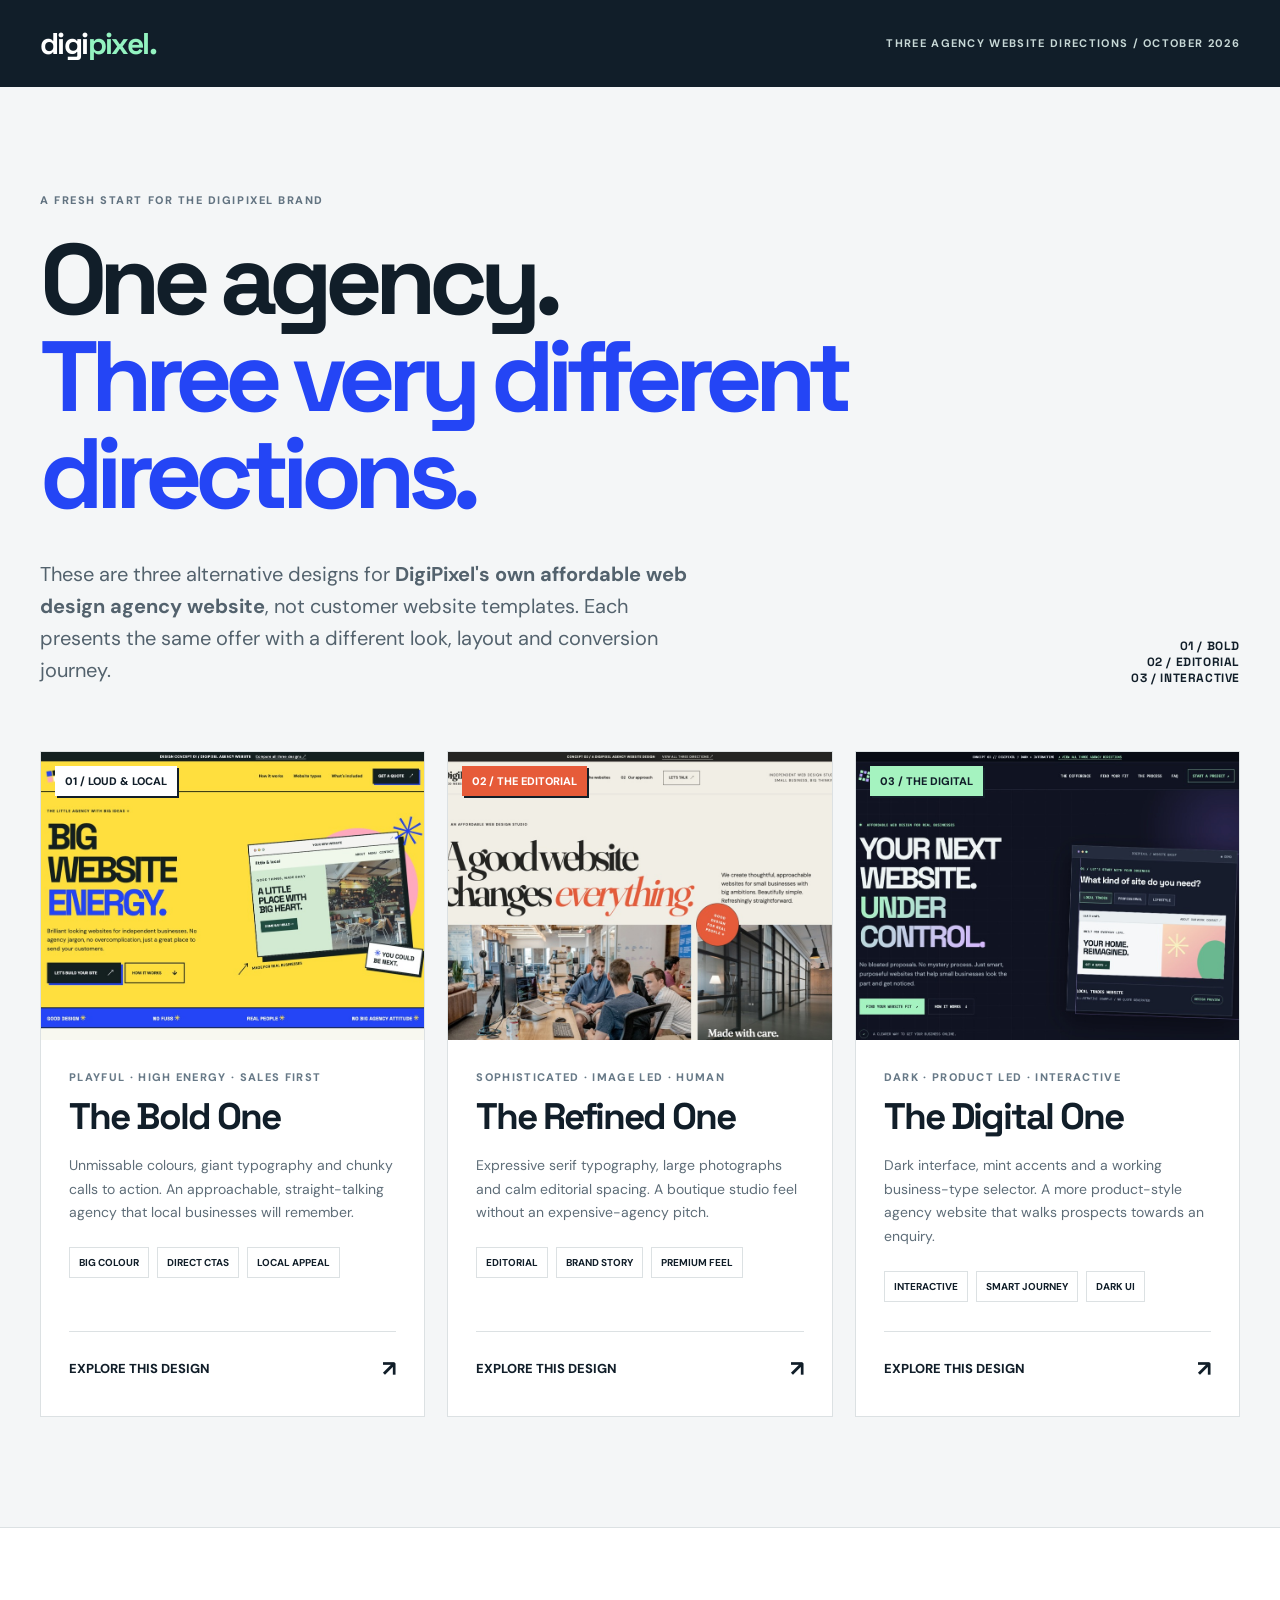
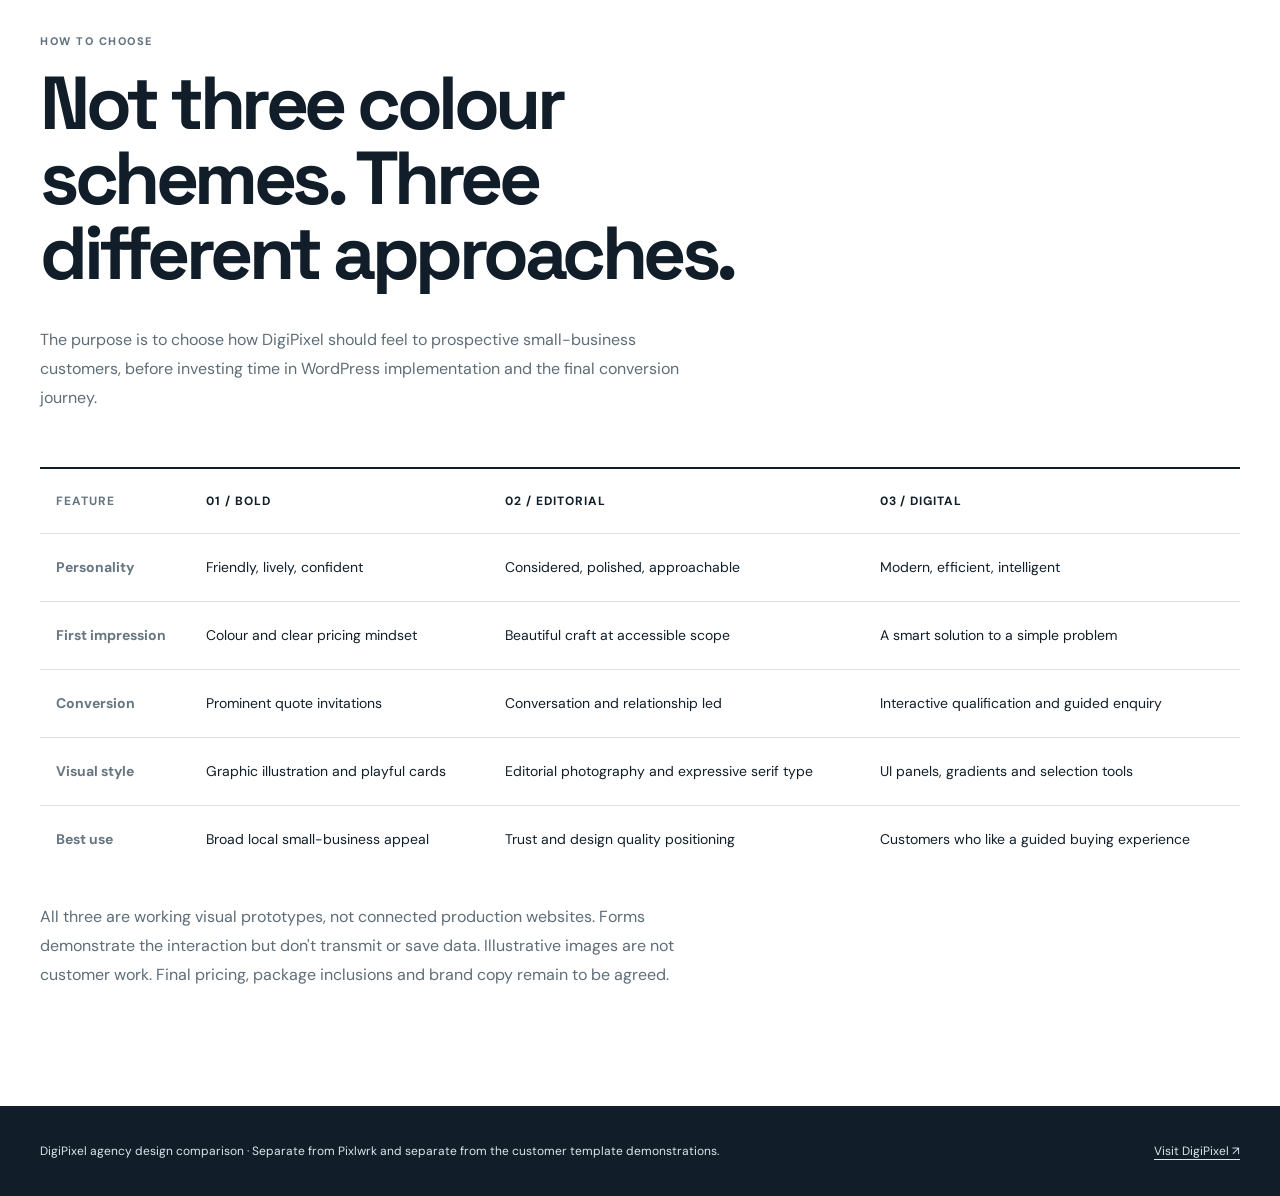
==== docs/index.html @ f267e2d7 "Build three distinct DigiPixel agency website concepts" ====
<!doctype html>
<html lang="en-GB"><head><meta charset="UTF-8"><meta name="viewport" content="width=device-width,initial-scale=1">
<meta name="robots" content="noindex,nofollow,noarchive">
<meta name="theme-color" content="#111d2a">
<meta name="description" content="Compare three distinct website design directions for DigiPixel, the affordable web design agency.">
<title>DigiPixel / Three agency website design directions</title>
<link rel="preconnect" href="https://fonts.googleapis.com"><link rel="preconnect" href="https://fonts.gstatic.com" crossorigin>
<link href="https://fonts.googleapis.com/css2?family=DM+Sans:wght@400;500;600;700;800&family=Space+Grotesk:wght@400;500;600;700&display=swap" rel="stylesheet">
<style>
:root{--ink:#111e29;--muted:#60707d;--line:#dce1e3;--paper:#f4f6f7;--blue:#2445f5}*{box-sizing:border-box}html{scroll-behavior:smooth}body{margin:0;background:var(--paper);color:var(--ink);font:16px/1.5 "DM Sans",sans-serif}a{color:inherit;text-decoration:none}:focus-visible{outline:3px solid #2445f5;outline-offset:5px}img{display:block;width:100%;height:auto}.wrap{width:min(1310px,calc(100% - 80px));margin:auto}.skip{position:absolute;top:-70px;left:10px;padding:10px;background:#fff}.skip:focus{top:10px}
.top{background:var(--ink);color:white;padding:24px 0}.top-inner{display:flex;justify-content:space-between;align-items:center;gap:20px}.brand{font:700 30px "Space Grotesk",sans-serif;letter-spacing:-1.6px}.brand span{color:#93f3c0}.top .label{font-size:11px;font-weight:700;letter-spacing:.12em;text-transform:uppercase;color:#c7d8d6}
.hero{padding:100px 0 65px}.kicker{font-size:11px;font-weight:800;text-transform:uppercase;letter-spacing:.14em;color:#627381}.hero h1{font:700 clamp(62px,7.8vw,115px)/.97 "Space Grotesk",sans-serif;letter-spacing:-.08em;max-width:1080px;margin:21px 0 35px}.hero h1 span{color:var(--blue)}.hero-bottom{display:flex;justify-content:space-between;align-items:end;gap:35px}.hero-bottom p{max-width:670px;font-size:20px;line-height:1.6;color:#53626d;margin:0}.hero-bottom .stamp{font:700 12px "Space Grotesk",sans-serif;text-align:right;letter-spacing:.05em}
.cards{display:grid;grid-template-columns:repeat(3,1fr);gap:22px;padding-bottom:110px}.card{background:white;border:1px solid var(--line);display:flex;flex-direction:column;min-width:0;transition:transform .2s,box-shadow .2s}.card:hover{transform:translateY(-6px);box-shadow:0 18px 28px #17283914}.card .image{height:288px;overflow:hidden;position:relative;background:#e8e9ed}.card img{height:100%;object-fit:cover;object-position:top}.card:nth-child(1) .image{background:#ffdf3d}.card:nth-child(2) .image{background:#f1eee6}.card:nth-child(3) .image{background:#101321}.card .number{position:absolute;top:14px;left:14px;background:#fff;padding:7px 10px;font-size:11px;font-weight:800;box-shadow:2px 2px 0 #121e29}.card:nth-child(2) .number{background:#e65b39;color:white}.card:nth-child(3) .number{background:#a5f3c0;color:#111e29}.card-content{padding:29px 28px 31px;display:flex;flex-direction:column;flex:1}.card .type{font-size:11px;font-weight:800;letter-spacing:.12em;text-transform:uppercase;color:#677987}.card h2{font:700 37px/1.05 "Space Grotesk",sans-serif;letter-spacing:-.055em;margin:13px 0 17px}.card p{font-size:14px;color:#5e6d78;line-height:1.7;margin:0 0 22px}.traits{display:flex;gap:8px;flex-wrap:wrap;margin-bottom:29px}.traits span{border:1px solid var(--line);padding:7px 9px;font-size:10px;font-weight:700}.card .cta{margin-top:auto;display:flex;justify-content:space-between;align-items:center;border-top:1px solid var(--line);padding-top:20px;font-weight:800;font-size:13px}.card .cta span{font-size:22px}.card:hover .cta{color:var(--blue)}
.compare{border-top:1px solid var(--line);background:white;padding:100px 0}.compare h2{font:700 clamp(43px,6vw,75px)/1 "Space Grotesk",sans-serif;letter-spacing:-.06em;max-width:760px;margin:14px 0 35px}.compare p{font-size:16px;color:#5e6d78;line-height:1.8;max-width:660px}.table-wrap{overflow-x:auto;border-top:2px solid var(--ink);margin-top:55px}table{border-collapse:collapse;width:100%;min-width:680px;font-size:14px;text-align:left}th,td{padding:23px 16px;border-bottom:1px solid var(--line);vertical-align:top}th{font-size:12px;text-transform:uppercase;letter-spacing:.08em}th:first-child{width:150px;color:#667680}td:first-child{font-weight:700;color:#667680}tr:last-child td{border-bottom:0}.note{margin-top:30px;font-size:12px;color:#71808c}.footer{background:var(--ink);color:#dce5e9;padding:36px 0}.footer-inner{display:flex;justify-content:space-between;gap:20px;align-items:center;font-size:12px}.footer-inner a{text-decoration:underline;text-underline-offset:4px}
@media(max-width:1100px){.wrap{width:calc(100% - 50px)}.cards{gap:14px}.card-content{padding:22px 19px}.card h2{font-size:32px}.card .image{height:242px}}
@media(max-width:800px){.cards{grid-template-columns:1fr 1fr}.card:last-child{grid-column:span 2}.card .image{height:300px}.card:last-child .image{height:360px}.hero{padding:70px 0 50px}.hero-bottom{flex-direction:column;align-items:start}.hero-bottom .stamp{text-align:left}.compare{padding:70px 0}}
@media(max-width:530px){.wrap{width:calc(100% - 34px)}.top .label{font-size:10px;text-align:right;max-width:150px}.brand{font-size:26px}.hero{padding:60px 0 38px}.hero h1{font-size:clamp(56px,12.3vw,74px)}.hero-bottom p{font-size:16px}.cards{grid-template-columns:1fr;gap:18px;padding-bottom:65px}.card:last-child{grid-column:auto}.card .image,.card:last-child .image{height:240px}.card-content{padding:22px}.card h2{font-size:35px}.compare h2{font-size:48px}.footer-inner{flex-direction:column;align-items:start}}
@media(prefers-reduced-motion:reduce){html{scroll-behavior:auto}*,*:before,*:after{transition:none!important}}
</style></head>
<body>
<a href="#main" class="skip">Skip to main content</a>
<header class="top"><div class="wrap top-inner"><div class="brand">digi<span>pixel.</span></div><span class="label">Three agency website directions / October 2026</span></div></header>
<main id="main">
<section class="hero"><div class="wrap"><span class="kicker">A fresh start for the DigiPixel brand</span><h1>One agency.<br><span>Three very different directions.</span></h1>
<div class="hero-bottom"><p>These are three alternative designs for <strong>DigiPixel's own affordable web design agency website</strong>, not customer website templates. Each presents the same offer with a different look, layout and conversion journey.</p><span class="stamp">01 / BOLD<br>02 / EDITORIAL<br>03 / INTERACTIVE</span></div>
</div></section>
<div class="wrap"><div class="cards">
<a class="card" href="./bold/" aria-label="Open concept 01: Bold and colourful"><div class="image"><img src="./assets/bold-card.jpg" alt="Actual screenshot of the bold yellow and electric blue DigiPixel agency website design" loading="eager"><span class="number">01 / LOUD & LOCAL</span></div><div class="card-content"><span class="type">Playful · High energy · Sales first</span><h2>The Bold One</h2><p>Unmissable colours, giant typography and chunky calls to action. An approachable, straight-talking agency that local businesses will remember.</p><div class="traits"><span>BIG COLOUR</span><span>DIRECT CTAS</span><span>LOCAL APPEAL</span></div><div class="cta">EXPLORE THIS DESIGN <span>↗</span></div></div></a>
<a class="card" href="./editorial/" aria-label="Open concept 02: Editorial and refined"><div class="image"><img src="./assets/editorial-card.jpg" alt="Actual screenshot of the refined editorial DigiPixel agency website design" loading="eager"><span class="number">02 / THE EDITORIAL</span></div><div class="card-content"><span class="type">Sophisticated · Image led · Human</span><h2>The Refined One</h2><p>Expressive serif typography, large photographs and calm editorial spacing. A boutique studio feel without an expensive-agency pitch.</p><div class="traits"><span>EDITORIAL</span><span>BRAND STORY</span><span>PREMIUM FEEL</span></div><div class="cta">EXPLORE THIS DESIGN <span>↗</span></div></div></a>
<a class="card" href="./interactive/" aria-label="Open concept 03: Dark and interactive"><div class="image"><img src="./assets/interactive-card.jpg" alt="Actual screenshot of the dark navy and mint interactive DigiPixel agency website design" loading="eager"><span class="number">03 / THE DIGITAL</span></div><div class="card-content"><span class="type">Dark · Product led · Interactive</span><h2>The Digital One</h2><p>Dark interface, mint accents and a working business-type selector. A more product-style agency website that walks prospects towards an enquiry.</p><div class="traits"><span>INTERACTIVE</span><span>SMART JOURNEY</span><span>DARK UI</span></div><div class="cta">EXPLORE THIS DESIGN <span>↗</span></div></div></a>
</div></div>
<section class="compare"><div class="wrap"><span class="kicker">How to choose</span><h2>Not three colour schemes. Three different approaches.</h2><p>The purpose is to choose how DigiPixel should feel to prospective small-business customers, before investing time in WordPress implementation and the final conversion journey.</p>
<div class="table-wrap"><table><thead><tr><th>Feature</th><th>01 / Bold</th><th>02 / Editorial</th><th>03 / Digital</th></tr></thead><tbody>
<tr><td>Personality</td><td>Friendly, lively, confident</td><td>Considered, polished, approachable</td><td>Modern, efficient, intelligent</td></tr>
<tr><td>First impression</td><td>Colour and clear pricing mindset</td><td>Beautiful craft at accessible scope</td><td>A smart solution to a simple problem</td></tr>
<tr><td>Conversion</td><td>Prominent quote invitations</td><td>Conversation and relationship led</td><td>Interactive qualification and guided enquiry</td></tr>
<tr><td>Visual style</td><td>Graphic illustration and playful cards</td><td>Editorial photography and expressive serif type</td><td>UI panels, gradients and selection tools</td></tr>
<tr><td>Best use</td><td>Broad local small-business appeal</td><td>Trust and design quality positioning</td><td>Customers who like a guided buying experience</td></tr>
</tbody></table></div>
<p class="note">All three are working visual prototypes, not connected production websites. Forms demonstrate the interaction but don't transmit or save data. Illustrative images are not customer work. Final pricing, package inclusions and brand copy remain to be agreed.</p>
</div></section>
</main>
<footer class="footer"><div class="wrap footer-inner"><span>DigiPixel agency design comparison · Separate from Pixlwrk and separate from the customer template demonstrations.</span><a href="https://digipixel.uk/" target="_blank" rel="noopener">Visit DigiPixel ↗</a></div></footer>
</body></html>
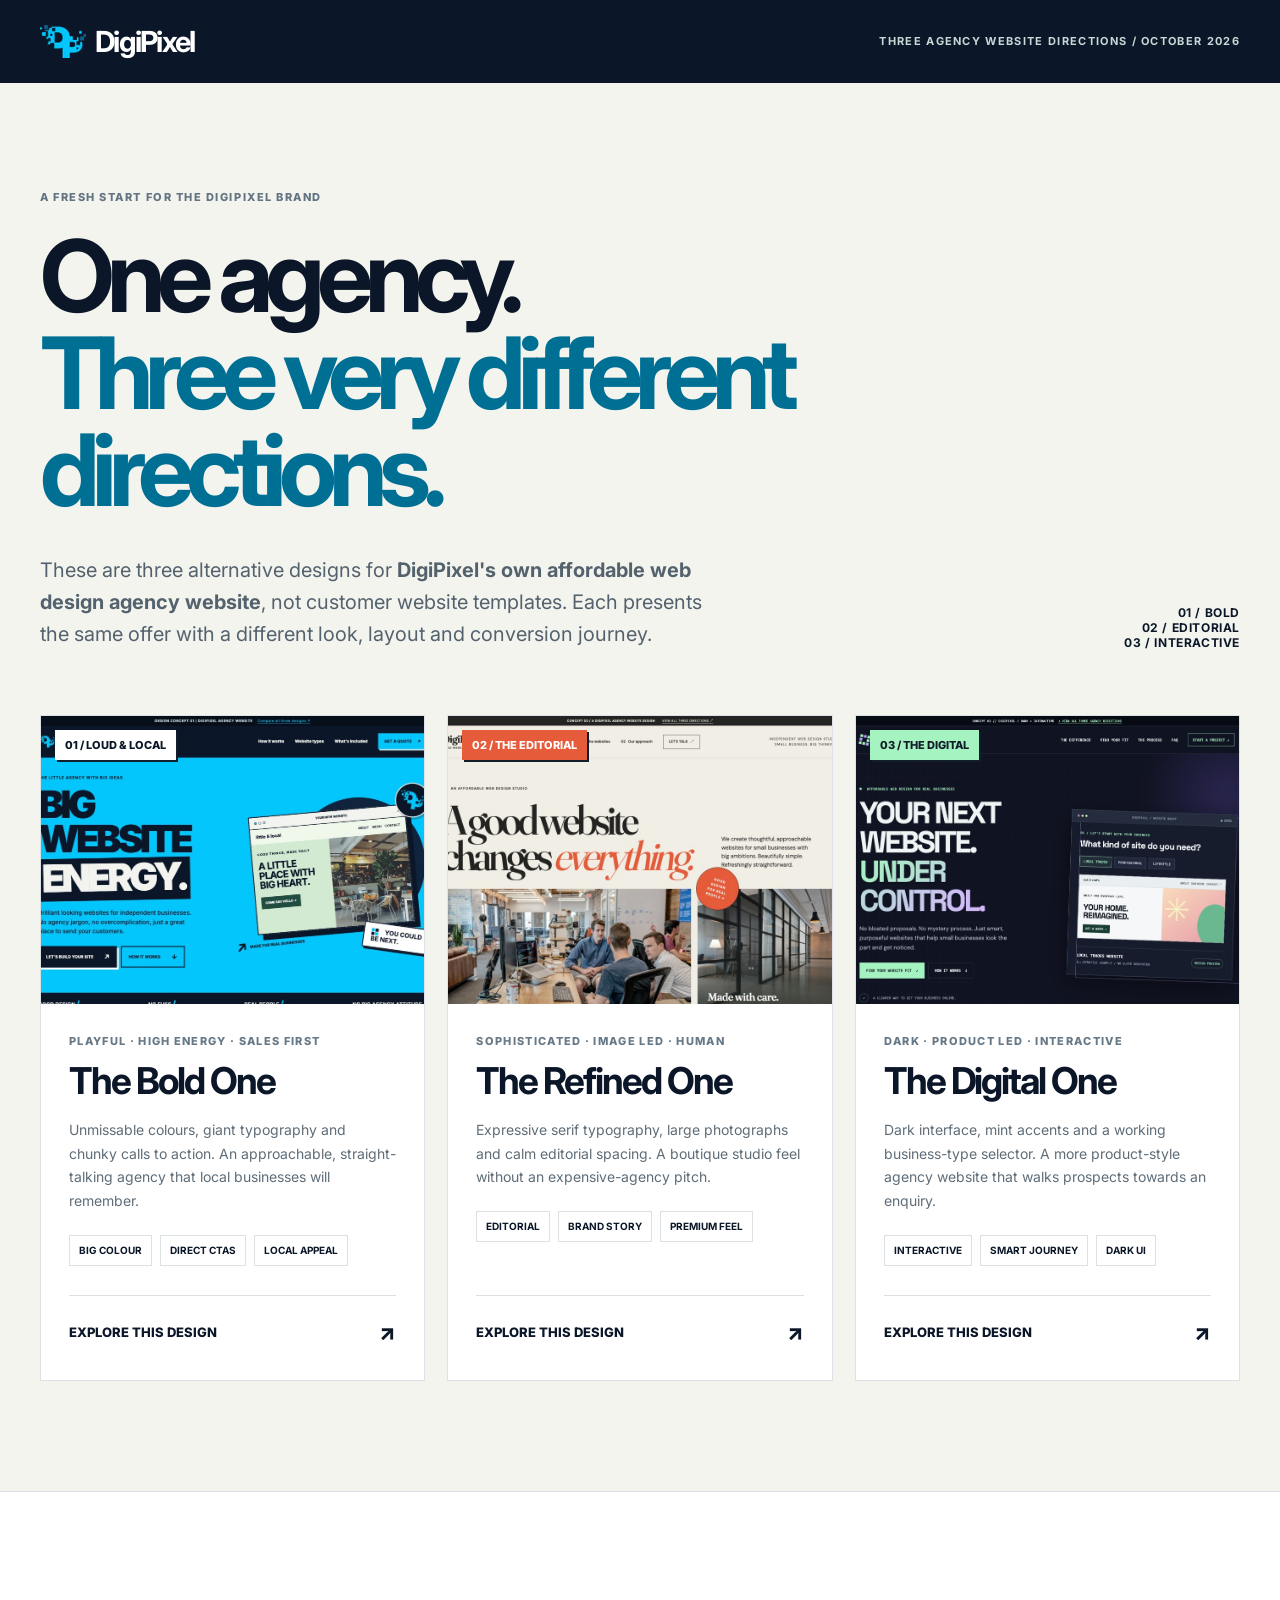
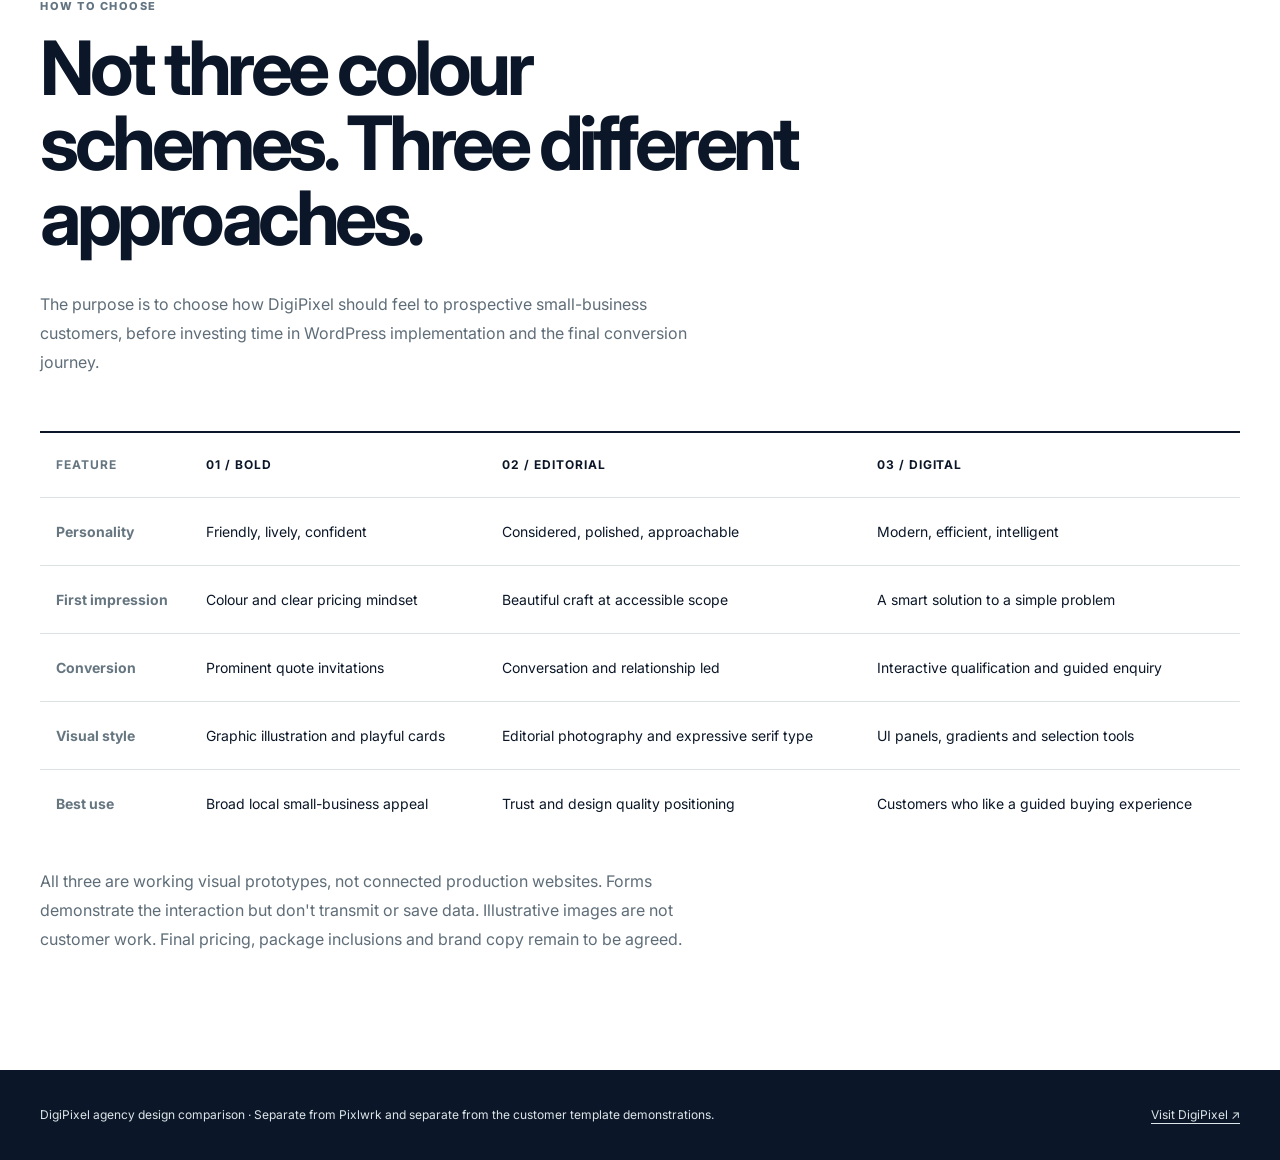
==== commit 506c88d2: "Apply DigiPixel logo, Inter and existing cyan navy brand to bold agency concept" ====
--- a/docs/index.html
+++ b/docs/index.html
@@ -5,21 +5,30 @@
 <meta name="description" content="Compare three distinct website design directions for DigiPixel, the affordable web design agency.">
 <title>DigiPixel / Three agency website design directions</title>
 <link rel="preconnect" href="https://fonts.googleapis.com"><link rel="preconnect" href="https://fonts.gstatic.com" crossorigin>
-<link href="https://fonts.googleapis.com/css2?family=DM+Sans:wght@400;500;600;700;800&family=Space+Grotesk:wght@400;500;600;700&display=swap" rel="stylesheet">
+<link href="https://fonts.googleapis.com/css2?family=Inter:wght@400;500;600;700;800;900&amp;display=swap" rel="stylesheet">
 <style>
-:root{--ink:#111e29;--muted:#60707d;--line:#dce1e3;--paper:#f4f6f7;--blue:#2445f5}*{box-sizing:border-box}html{scroll-behavior:smooth}body{margin:0;background:var(--paper);color:var(--ink);font:16px/1.5 "DM Sans",sans-serif}a{color:inherit;text-decoration:none}:focus-visible{outline:3px solid #2445f5;outline-offset:5px}img{display:block;width:100%;height:auto}.wrap{width:min(1310px,calc(100% - 80px));margin:auto}.skip{position:absolute;top:-70px;left:10px;padding:10px;background:#fff}.skip:focus{top:10px}
-.top{background:var(--ink);color:white;padding:24px 0}.top-inner{display:flex;justify-content:space-between;align-items:center;gap:20px}.brand{font:700 30px "Space Grotesk",sans-serif;letter-spacing:-1.6px}.brand span{color:#93f3c0}.top .label{font-size:11px;font-weight:700;letter-spacing:.12em;text-transform:uppercase;color:#c7d8d6}
-.hero{padding:100px 0 65px}.kicker{font-size:11px;font-weight:800;text-transform:uppercase;letter-spacing:.14em;color:#627381}.hero h1{font:700 clamp(62px,7.8vw,115px)/.97 "Space Grotesk",sans-serif;letter-spacing:-.08em;max-width:1080px;margin:21px 0 35px}.hero h1 span{color:var(--blue)}.hero-bottom{display:flex;justify-content:space-between;align-items:end;gap:35px}.hero-bottom p{max-width:670px;font-size:20px;line-height:1.6;color:#53626d;margin:0}.hero-bottom .stamp{font:700 12px "Space Grotesk",sans-serif;text-align:right;letter-spacing:.05em}
-.cards{display:grid;grid-template-columns:repeat(3,1fr);gap:22px;padding-bottom:110px}.card{background:white;border:1px solid var(--line);display:flex;flex-direction:column;min-width:0;transition:transform .2s,box-shadow .2s}.card:hover{transform:translateY(-6px);box-shadow:0 18px 28px #17283914}.card .image{height:288px;overflow:hidden;position:relative;background:#e8e9ed}.card img{height:100%;object-fit:cover;object-position:top}.card:nth-child(1) .image{background:#ffdf3d}.card:nth-child(2) .image{background:#f1eee6}.card:nth-child(3) .image{background:#101321}.card .number{position:absolute;top:14px;left:14px;background:#fff;padding:7px 10px;font-size:11px;font-weight:800;box-shadow:2px 2px 0 #121e29}.card:nth-child(2) .number{background:#e65b39;color:white}.card:nth-child(3) .number{background:#a5f3c0;color:#111e29}.card-content{padding:29px 28px 31px;display:flex;flex-direction:column;flex:1}.card .type{font-size:11px;font-weight:800;letter-spacing:.12em;text-transform:uppercase;color:#677987}.card h2{font:700 37px/1.05 "Space Grotesk",sans-serif;letter-spacing:-.055em;margin:13px 0 17px}.card p{font-size:14px;color:#5e6d78;line-height:1.7;margin:0 0 22px}.traits{display:flex;gap:8px;flex-wrap:wrap;margin-bottom:29px}.traits span{border:1px solid var(--line);padding:7px 9px;font-size:10px;font-weight:700}.card .cta{margin-top:auto;display:flex;justify-content:space-between;align-items:center;border-top:1px solid var(--line);padding-top:20px;font-weight:800;font-size:13px}.card .cta span{font-size:22px}.card:hover .cta{color:var(--blue)}
-.compare{border-top:1px solid var(--line);background:white;padding:100px 0}.compare h2{font:700 clamp(43px,6vw,75px)/1 "Space Grotesk",sans-serif;letter-spacing:-.06em;max-width:760px;margin:14px 0 35px}.compare p{font-size:16px;color:#5e6d78;line-height:1.8;max-width:660px}.table-wrap{overflow-x:auto;border-top:2px solid var(--ink);margin-top:55px}table{border-collapse:collapse;width:100%;min-width:680px;font-size:14px;text-align:left}th,td{padding:23px 16px;border-bottom:1px solid var(--line);vertical-align:top}th{font-size:12px;text-transform:uppercase;letter-spacing:.08em}th:first-child{width:150px;color:#667680}td:first-child{font-weight:700;color:#667680}tr:last-child td{border-bottom:0}.note{margin-top:30px;font-size:12px;color:#71808c}.footer{background:var(--ink);color:#dce5e9;padding:36px 0}.footer-inner{display:flex;justify-content:space-between;gap:20px;align-items:center;font-size:12px}.footer-inner a{text-decoration:underline;text-underline-offset:4px}
+:root{--ink:#111e29;--muted:#60707d;--line:#dce1e3;--paper:#f4f6f7;--blue:#2445f5}*{box-sizing:border-box}html{scroll-behavior:smooth}body{margin:0;background:var(--paper);color:var(--ink);font:16px/1.5 "Inter",ui-sans-serif,system-ui,sans-serif}a{color:inherit;text-decoration:none}:focus-visible{outline:3px solid #2445f5;outline-offset:5px}img{display:block;width:100%;height:auto}.wrap{width:min(1310px,calc(100% - 80px));margin:auto}.skip{position:absolute;top:-70px;left:10px;padding:10px;background:#fff}.skip:focus{top:10px}
+.top{background:var(--ink);color:white;padding:24px 0}.top-inner{display:flex;justify-content:space-between;align-items:center;gap:20px}.brand{font:700 30px "Inter",ui-sans-serif,system-ui,sans-serif;letter-spacing:-1.6px}.brand span{color:#93f3c0}.top .label{font-size:11px;font-weight:700;letter-spacing:.12em;text-transform:uppercase;color:#c7d8d6}
+.hero{padding:100px 0 65px}.kicker{font-size:11px;font-weight:800;text-transform:uppercase;letter-spacing:.14em;color:#627381}.hero h1{font:700 clamp(62px,7.8vw,115px)/.97 "Inter",ui-sans-serif,system-ui,sans-serif;letter-spacing:-.08em;max-width:1080px;margin:21px 0 35px}.hero h1 span{color:var(--blue)}.hero-bottom{display:flex;justify-content:space-between;align-items:end;gap:35px}.hero-bottom p{max-width:670px;font-size:20px;line-height:1.6;color:#53626d;margin:0}.hero-bottom .stamp{font:700 12px "Inter",ui-sans-serif,system-ui,sans-serif;text-align:right;letter-spacing:.05em}
+.cards{display:grid;grid-template-columns:repeat(3,1fr);gap:22px;padding-bottom:110px}.card{background:white;border:1px solid var(--line);display:flex;flex-direction:column;min-width:0;transition:transform .2s,box-shadow .2s}.card:hover{transform:translateY(-6px);box-shadow:0 18px 28px #17283914}.card .image{height:288px;overflow:hidden;position:relative;background:#e8e9ed}.card img{height:100%;object-fit:cover;object-position:top}.card:nth-child(1) .image{background:#ffdf3d}.card:nth-child(2) .image{background:#f1eee6}.card:nth-child(3) .image{background:#101321}.card .number{position:absolute;top:14px;left:14px;background:#fff;padding:7px 10px;font-size:11px;font-weight:800;box-shadow:2px 2px 0 #121e29}.card:nth-child(2) .number{background:#e65b39;color:white}.card:nth-child(3) .number{background:#a5f3c0;color:#111e29}.card-content{padding:29px 28px 31px;display:flex;flex-direction:column;flex:1}.card .type{font-size:11px;font-weight:800;letter-spacing:.12em;text-transform:uppercase;color:#677987}.card h2{font:700 37px/1.05 "Inter",ui-sans-serif,system-ui,sans-serif;letter-spacing:-.055em;margin:13px 0 17px}.card p{font-size:14px;color:#5e6d78;line-height:1.7;margin:0 0 22px}.traits{display:flex;gap:8px;flex-wrap:wrap;margin-bottom:29px}.traits span{border:1px solid var(--line);padding:7px 9px;font-size:10px;font-weight:700}.card .cta{margin-top:auto;display:flex;justify-content:space-between;align-items:center;border-top:1px solid var(--line);padding-top:20px;font-weight:800;font-size:13px}.card .cta span{font-size:22px}.card:hover .cta{color:var(--blue)}
+.compare{border-top:1px solid var(--line);background:white;padding:100px 0}.compare h2{font:700 clamp(43px,6vw,75px)/1 "Inter",ui-sans-serif,system-ui,sans-serif;letter-spacing:-.06em;max-width:760px;margin:14px 0 35px}.compare p{font-size:16px;color:#5e6d78;line-height:1.8;max-width:660px}.table-wrap{overflow-x:auto;border-top:2px solid var(--ink);margin-top:55px}table{border-collapse:collapse;width:100%;min-width:680px;font-size:14px;text-align:left}th,td{padding:23px 16px;border-bottom:1px solid var(--line);vertical-align:top}th{font-size:12px;text-transform:uppercase;letter-spacing:.08em}th:first-child{width:150px;color:#667680}td:first-child{font-weight:700;color:#667680}tr:last-child td{border-bottom:0}.note{margin-top:30px;font-size:12px;color:#71808c}.footer{background:var(--ink);color:#dce5e9;padding:36px 0}.footer-inner{display:flex;justify-content:space-between;gap:20px;align-items:center;font-size:12px}.footer-inner a{text-decoration:underline;text-underline-offset:4px}
 @media(max-width:1100px){.wrap{width:calc(100% - 50px)}.cards{gap:14px}.card-content{padding:22px 19px}.card h2{font-size:32px}.card .image{height:242px}}
 @media(max-width:800px){.cards{grid-template-columns:1fr 1fr}.card:last-child{grid-column:span 2}.card .image{height:300px}.card:last-child .image{height:360px}.hero{padding:70px 0 50px}.hero-bottom{flex-direction:column;align-items:start}.hero-bottom .stamp{text-align:left}.compare{padding:70px 0}}
 @media(max-width:530px){.wrap{width:calc(100% - 34px)}.top .label{font-size:10px;text-align:right;max-width:150px}.brand{font-size:26px}.hero{padding:60px 0 38px}.hero h1{font-size:clamp(56px,12.3vw,74px)}.hero-bottom p{font-size:16px}.cards{grid-template-columns:1fr;gap:18px;padding-bottom:65px}.card:last-child{grid-column:auto}.card .image,.card:last-child .image{height:240px}.card-content{padding:22px}.card h2{font-size:35px}.compare h2{font-size:48px}.footer-inner{flex-direction:column;align-items:start}}
 @media(prefers-reduced-motion:reduce){html{scroll-behavior:auto}*,*:before,*:after{transition:none!important}}
-</style></head>
+
+/* Brand alignment for DigiPixel comparison hub; the other two concepts remain unchanged. */
+:root{--ink:#0b1728;--blue:#03c6fc;--paper:#f4f4ef}
+.brand{display:inline-flex;gap:9px;align-items:center;font-family:Inter,ui-sans-serif,system-ui,sans-serif;font-size:29px;font-weight:900;letter-spacing:-.06em}
+.brand img{width:46px;height:35px;object-fit:contain;flex:0 0 auto}
+.brand strong{white-space:nowrap}
+.hero h1 span{color:#006f94}
+.card:hover .cta{color:#006f94}
+@media(max-width:530px){.brand{font-size:24px}.brand img{width:37px;height:29px}}
+</style><link rel="icon" type="image/png" href="./assets/digipixel-logo.png"></head>
 <body>
 <a href="#main" class="skip">Skip to main content</a>
-<header class="top"><div class="wrap top-inner"><div class="brand">digi<span>pixel.</span></div><span class="label">Three agency website directions / October 2026</span></div></header>
+<header class="top"><div class="wrap top-inner"><div class="brand"><img src="./assets/digipixel-logo.png" width="60" height="42" alt=""><strong>DigiPixel</strong></div><span class="label">Three agency website directions / October 2026</span></div></header>
 <main id="main">
 <section class="hero"><div class="wrap"><span class="kicker">A fresh start for the DigiPixel brand</span><h1>One agency.<br><span>Three very different directions.</span></h1>
 <div class="hero-bottom"><p>These are three alternative designs for <strong>DigiPixel's own affordable web design agency website</strong>, not customer website templates. Each presents the same offer with a different look, layout and conversion journey.</p><span class="stamp">01 / BOLD<br>02 / EDITORIAL<br>03 / INTERACTIVE</span></div>
